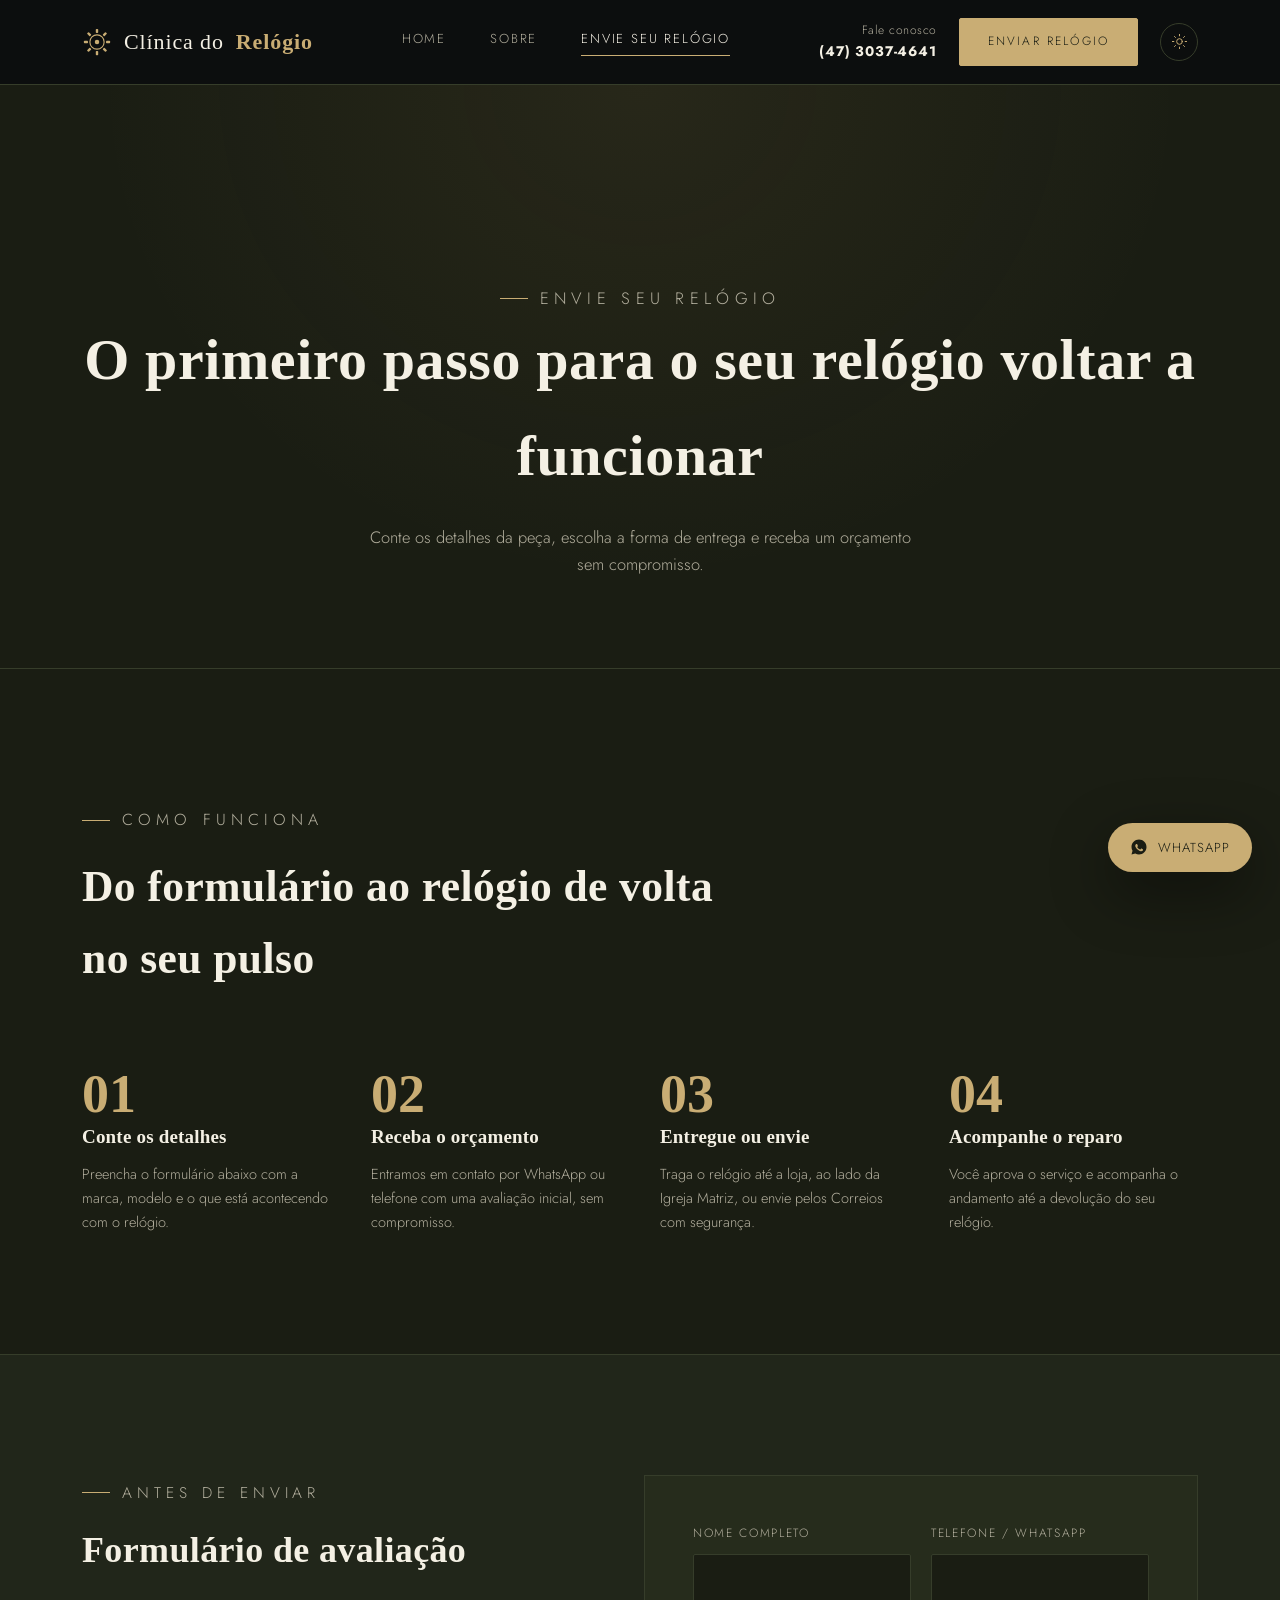
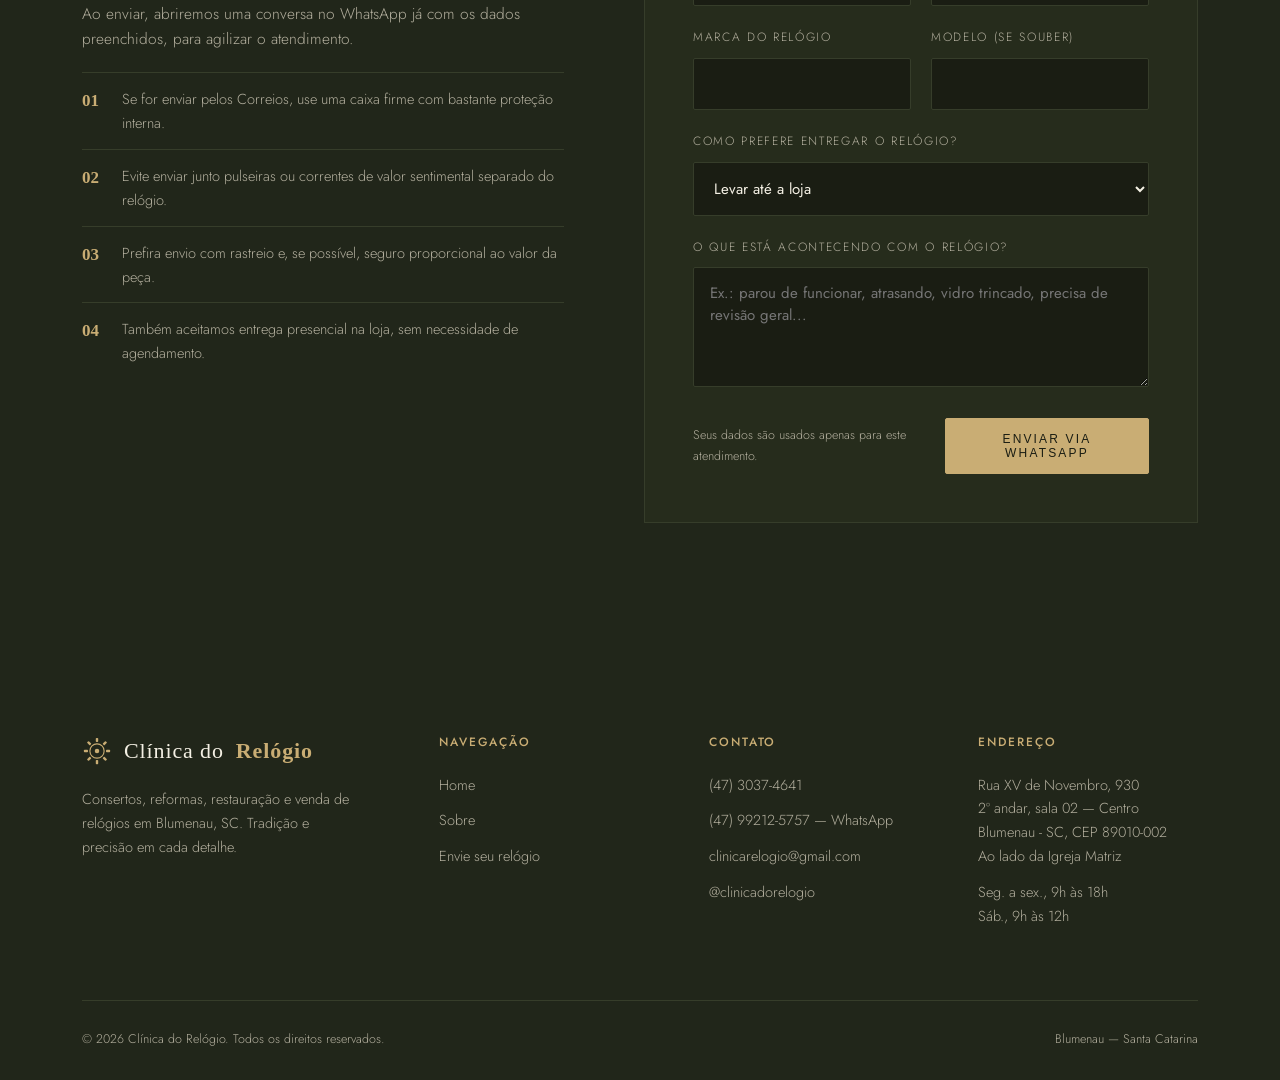
==== enviar.html @ 094228b3 "Initial commit: site da Clínica do Relógio (Blumenau/SC) Home, Sobre e Envie seu relógio, com identi" ====
<!doctype html>
<html lang="pt-BR">
<head>
<meta charset="UTF-8">
<meta name="viewport" content="width=device-width, initial-scale=1.0">
<title>Envie seu relógio — Clínica do Relógio | Blumenau, SC</title>
<meta name="description" content="Envie os detalhes do seu relógio e receba um orçamento sem compromisso. Retire na loja ou envie pelos Correios com segurança.">
<link rel="icon" href="assets/favicon.svg" type="image/svg+xml">
<link rel="stylesheet" href="css/style.css" id="themeStylesheet">
<script>
(function() {
  var t = localStorage.getItem('clinica-do-relogio-theme');
  if (t === 'light') {
    document.getElementById('themeStylesheet').setAttribute('href', 'css/style-light.css');
    document.documentElement.setAttribute('data-theme', 'light');
  }
})();
</script>
</head>
<body>

<header class="site-header">
  <div class="container inner">
    <a href="index.html" class="logo">
      <svg class="mark" viewBox="0 0 40 40" fill="none" xmlns="http://www.w3.org/2000/svg"><circle cx="20" cy="20" r="9.5" stroke="#c9ad74" stroke-width="1.5"/><circle cx="20" cy="20" r="3" fill="#c9ad74"/><g fill="#c9ad74"><rect x="18.4" y="2.5" width="3.2" height="5.5" rx="1"/><rect x="18.4" y="2.5" width="3.2" height="5.5" rx="1" transform="rotate(45 20 20)"/><rect x="18.4" y="2.5" width="3.2" height="5.5" rx="1" transform="rotate(90 20 20)"/><rect x="18.4" y="2.5" width="3.2" height="5.5" rx="1" transform="rotate(135 20 20)"/><rect x="18.4" y="2.5" width="3.2" height="5.5" rx="1" transform="rotate(180 20 20)"/><rect x="18.4" y="2.5" width="3.2" height="5.5" rx="1" transform="rotate(225 20 20)"/><rect x="18.4" y="2.5" width="3.2" height="5.5" rx="1" transform="rotate(270 20 20)"/><rect x="18.4" y="2.5" width="3.2" height="5.5" rx="1" transform="rotate(315 20 20)"/></g></svg>
      Clínica do <strong>Relógio</strong>
    </a>

    <nav class="main-nav">
      <a href="index.html">Home</a>
      <a href="sobre.html">Sobre</a>
      <a href="enviar.html" class="active">Envie seu relógio</a>
    </nav>

    <div class="header-cta">
      <div class="phone-line">
        <span>Fale conosco</span>
        <strong>(47) 3037-4641</strong>
      </div>
      <a href="enviar.html" class="btn solid">Enviar relógio</a>
      <button class="theme-toggle" id="themeToggle" aria-label="Alternar tema" title="Alternar tema claro/escuro">
        <svg class="icon-dark" viewBox="0 0 24 24" fill="none" stroke="currentColor" stroke-width="1.4" stroke-linecap="round"><circle cx="12" cy="12" r="4"/><path d="M12 2v2M12 20v2M4.9 4.9l1.4 1.4M17.7 17.7l1.4 1.4M2 12h2M20 12h2M4.9 19.1l1.4-1.4M17.7 6.3l1.4-1.4"/></svg>
        <svg class="icon-light" viewBox="0 0 24 24" fill="none" stroke="currentColor" stroke-width="1.4" stroke-linecap="round"><path d="M21 12.79A9 9 0 1111.21 3 7 7 0 0021 12.79z"/></svg>
      </button>
      <button class="nav-toggle" aria-label="Abrir menu" id="navToggle">
        <span></span><span></span><span></span>
      </button>
    </div>
  </div>
</header>

<div class="mobile-nav" id="mobileNav">
  <button class="close-btn" id="navClose">&times;</button>
  <a href="index.html">Home</a>
  <a href="sobre.html">Sobre</a>
  <a href="enviar.html">Envie seu relógio</a>
</div>

<section class="page-hero">
  <div class="container">
    <p class="eyebrow breadcrumb">Envie seu relógio</p>
    <h1>O primeiro passo para o seu relógio voltar a funcionar</h1>
    <p>Conte os detalhes da peça, escolha a forma de entrega e receba um orçamento sem compromisso.</p>
  </div>
</section>

<section>
  <div class="container">
    <div class="section-head">
      <p class="eyebrow">Como funciona</p>
      <h2>Do formulário ao relógio de volta no seu pulso</h2>
    </div>

    <div class="steps">
      <div class="step">
        <span class="num">01</span>
        <h3>Conte os detalhes</h3>
        <p>Preencha o formulário abaixo com a marca, modelo e o que está acontecendo com o relógio.</p>
      </div>
      <div class="step">
        <span class="num">02</span>
        <h3>Receba o orçamento</h3>
        <p>Entramos em contato por WhatsApp ou telefone com uma avaliação inicial, sem compromisso.</p>
      </div>
      <div class="step">
        <span class="num">03</span>
        <h3>Entregue ou envie</h3>
        <p>Traga o relógio até a loja, ao lado da Igreja Matriz, ou envie pelos Correios com segurança.</p>
      </div>
      <div class="step">
        <span class="num">04</span>
        <h3>Acompanhe o reparo</h3>
        <p>Você aprova o serviço e acompanha o andamento até a devolução do seu relógio.</p>
      </div>
    </div>
  </div>
</section>

<section class="section-alt">
  <div class="container form-wrap">
    <div class="form-notes">
      <p class="eyebrow">Antes de enviar</p>
      <h2>Formulário de avaliação</h2>
      <p>Ao enviar, abriremos uma conversa no WhatsApp já com os dados preenchidos, para agilizar o atendimento.</p>

      <ul>
        <li><strong>01</strong> Se for enviar pelos Correios, use uma caixa firme com bastante proteção interna.</li>
        <li><strong>02</strong> Evite enviar junto pulseiras ou correntes de valor sentimental separado do relógio.</li>
        <li><strong>03</strong> Prefira envio com rastreio e, se possível, seguro proporcional ao valor da peça.</li>
        <li><strong>04</strong> Também aceitamos entrega presencial na loja, sem necessidade de agendamento.</li>
      </ul>
    </div>

    <form class="watch-form" id="watchForm">
      <div class="field-row">
        <div class="field">
          <label for="nome">Nome completo</label>
          <input type="text" id="nome" name="nome" required>
        </div>
        <div class="field">
          <label for="telefone">Telefone / WhatsApp</label>
          <input type="tel" id="telefone" name="telefone" required>
        </div>
      </div>

      <div class="field-row">
        <div class="field">
          <label for="marca">Marca do relógio</label>
          <input type="text" id="marca" name="marca" required>
        </div>
        <div class="field">
          <label for="modelo">Modelo (se souber)</label>
          <input type="text" id="modelo" name="modelo">
        </div>
      </div>

      <div class="field">
        <label for="entrega">Como prefere entregar o relógio?</label>
        <select id="entrega" name="entrega">
          <option value="Levar até a loja">Levar até a loja</option>
          <option value="Enviar pelos Correios">Enviar pelos Correios</option>
          <option value="Ainda não sei">Ainda não sei</option>
        </select>
      </div>

      <div class="field">
        <label for="problema">O que está acontecendo com o relógio?</label>
        <textarea id="problema" name="problema" placeholder="Ex.: parou de funcionar, atrasando, vidro trincado, precisa de revisão geral..." required></textarea>
      </div>

      <div class="form-foot">
        <small>Seus dados são usados apenas para este atendimento.</small>
        <button type="submit" class="btn solid">Enviar via WhatsApp</button>
      </div>
    </form>
  </div>
</section>

<footer class="site-footer">
  <div class="container">
    <div class="footer-grid">
      <div class="footer-brand">
        <a href="index.html" class="logo">
          <svg class="mark" viewBox="0 0 40 40" fill="none" xmlns="http://www.w3.org/2000/svg"><circle cx="20" cy="20" r="9.5" stroke="#c9ad74" stroke-width="1.5"/><circle cx="20" cy="20" r="3" fill="#c9ad74"/><g fill="#c9ad74"><rect x="18.4" y="2.5" width="3.2" height="5.5" rx="1"/><rect x="18.4" y="2.5" width="3.2" height="5.5" rx="1" transform="rotate(45 20 20)"/><rect x="18.4" y="2.5" width="3.2" height="5.5" rx="1" transform="rotate(90 20 20)"/><rect x="18.4" y="2.5" width="3.2" height="5.5" rx="1" transform="rotate(135 20 20)"/><rect x="18.4" y="2.5" width="3.2" height="5.5" rx="1" transform="rotate(180 20 20)"/><rect x="18.4" y="2.5" width="3.2" height="5.5" rx="1" transform="rotate(225 20 20)"/><rect x="18.4" y="2.5" width="3.2" height="5.5" rx="1" transform="rotate(270 20 20)"/><rect x="18.4" y="2.5" width="3.2" height="5.5" rx="1" transform="rotate(315 20 20)"/></g></svg>
          Clínica do <strong>Relógio</strong>
        </a>
        <p>Consertos, reformas, restauração e venda de relógios em Blumenau, SC. Tradição e precisão em cada detalhe.</p>
      </div>

      <div class="footer-col">
        <h4>Navegação</h4>
        <a href="index.html">Home</a>
        <a href="sobre.html">Sobre</a>
        <a href="enviar.html">Envie seu relógio</a>
      </div>

      <div class="footer-col">
        <h4>Contato</h4>
        <a href="tel:+554730374641">(47) 3037-4641</a>
        <a href="https://wa.me/5547992125757" target="_blank" rel="noopener">(47) 99212-5757 — WhatsApp</a>
        <a href="mailto:clinicarelogio@gmail.com">clinicarelogio@gmail.com</a>
        <a href="https://www.instagram.com/clinicadorelogio/" target="_blank" rel="noopener">@clinicadorelogio</a>
      </div>

      <div class="footer-col">
        <h4>Endereço</h4>
        <p>Rua XV de Novembro, 930<br>2º andar, sala 02 — Centro<br>Blumenau - SC, CEP 89010-002<br>Ao lado da Igreja Matriz</p>
        <p>Seg. a sex., 9h às 18h<br>Sáb., 9h às 12h</p>
      </div>
    </div>

    <div class="footer-bottom">
      <span>&copy; <span id="year"></span> Clínica do Relógio. Todos os direitos reservados.</span>
      <span>Blumenau — Santa Catarina</span>
    </div>
  </div>
</footer>

<a href="https://wa.me/5547992125757" target="_blank" rel="noopener" class="float-whatsapp">
  <svg viewBox="0 0 24 24" fill="currentColor"><path d="M12 2C6.48 2 2 6.48 2 12c0 1.85.5 3.58 1.37 5.07L2 22l5.06-1.33A9.94 9.94 0 0012 22c5.52 0 10-4.48 10-10S17.52 2 12 2zm5.2 14.3c-.22.62-1.28 1.2-1.77 1.24-.45.04-.9.22-3.02-.63-2.56-1.03-4.2-3.66-4.33-3.83-.13-.17-1.04-1.38-1.04-2.63 0-1.25.66-1.86.9-2.11.23-.25.5-.31.66-.31.17 0 .33 0 .48.01.15.01.36-.06.56.43.22.53.74 1.83.8 1.96.06.13.1.29.02.46-.08.17-.13.28-.25.43-.13.15-.27.34-.38.46-.13.13-.26.27-.11.53.15.26.66 1.09 1.42 1.77.98.87 1.8 1.14 2.06 1.27.26.13.41.11.56-.07.15-.17.65-.75.82-1.01.17-.26.34-.21.56-.13.23.09 1.46.69 1.71.81.25.13.42.19.48.3.06.11.06.63-.16 1.25z"/></svg>
  WhatsApp
</a>

<script src="js/main.js"></script>
</body>
</html>
---- css/style.css ----
/* Clínica do Relógio — Blumenau/SC
   Paleta e tipografia inspiradas na linguagem visual de relojoarias de alto padrão:
   fundo escuro, dourado como acento, serifa para títulos. Nenhum ativo é copiado
   de terceiros — ícones e ilustração da torre são originais deste projeto. */

@import url('https://fonts.googleapis.com/css2?family=Cormorant+Garamond:wght@400;500;600;700&family=Jost:wght@300;400;500;600&display=swap');

:root {
  --bg: #1a1d13;
  --bg-alt: #21261a;
  --bg-card: #262c1c;
  --line: #363d2a;
  --gold: #c9ad74;
  --gold-soft: #a88f5e;
  --text: #f4f0e4;
  --text-muted: #b2ae9d;
  --shadow: 0 20px 60px rgba(0,0,0,0.45);
  --maxw: 1180px;
}

* { box-sizing: border-box; margin: 0; padding: 0; }

html { scroll-behavior: smooth; }

body {
  background: var(--bg);
  color: var(--text);
  font-family: 'Jost', sans-serif;
  font-weight: 300;
  line-height: 1.65;
  -webkit-font-smoothing: antialiased;
}

h1, h2, h3, h4 {
  font-family: 'Cormorant Garamond', serif;
  font-weight: 600;
  letter-spacing: 0.01em;
  color: var(--text);
}

a { color: inherit; text-decoration: none; }

img, svg { display: block; max-width: 100%; }

.container {
  max-width: var(--maxw);
  margin: 0 auto;
  padding: 0 32px;
}

.eyebrow {
  display: inline-flex;
  align-items: center;
  gap: 12px;
  font-family: 'Jost', sans-serif;
  font-size: 12px;
  letter-spacing: 0.32em;
  text-transform: uppercase;
  color: var(--gold);
  margin-bottom: 18px;
}
.eyebrow::before {
  content: '';
  width: 28px;
  height: 1px;
  background: var(--gold);
}

/* Header */
.site-header {
  position: sticky;
  top: 0;
  z-index: 100;
  background: rgba(11, 12, 14, 0.86);
  backdrop-filter: blur(10px);
  border-bottom: 1px solid var(--line);
}

.site-header .inner {
  display: flex;
  align-items: center;
  justify-content: space-between;
  height: 84px;
}

.logo {
  display: flex;
  align-items: center;
  gap: 12px;
  font-family: 'Cormorant Garamond', serif;
  font-size: 22px;
  letter-spacing: 0.04em;
  color: var(--text);
}
.logo strong { color: var(--gold); font-weight: 600; }
.logo .mark { width: 30px; height: 30px; flex-shrink: 0; }

.main-nav {
  display: flex;
  align-items: center;
  gap: 44px;
}

.main-nav a {
  font-size: 13px;
  letter-spacing: 0.14em;
  text-transform: uppercase;
  color: var(--text-muted);
  position: relative;
  padding-bottom: 6px;
  transition: color 0.25s ease;
}
.main-nav a::after {
  content: '';
  position: absolute;
  left: 0; bottom: 0;
  width: 0;
  height: 1px;
  background: var(--gold);
  transition: width 0.25s ease;
}
.main-nav a:hover,
.main-nav a.active { color: var(--text); }
.main-nav a:hover::after,
.main-nav a.active::after { width: 100%; }

.header-cta {
  display: flex;
  align-items: center;
  gap: 22px;
}

.phone-line {
  display: flex;
  flex-direction: column;
  align-items: flex-end;
  font-size: 12px;
  color: var(--text-muted);
  letter-spacing: 0.04em;
}
.phone-line strong { color: var(--text); font-size: 14px; letter-spacing: 0.06em; }

.btn {
  display: inline-flex;
  align-items: center;
  justify-content: center;
  gap: 10px;
  padding: 13px 28px;
  font-size: 12px;
  letter-spacing: 0.18em;
  text-transform: uppercase;
  border: 1px solid var(--gold);
  color: var(--gold);
  border-radius: 2px;
  transition: all 0.28s ease;
  cursor: pointer;
  background: transparent;
}
.btn:hover { background: var(--gold); color: var(--bg); }

.btn.solid {
  background: var(--gold);
  color: var(--bg);
}
.btn.solid:hover { background: var(--gold-soft); border-color: var(--gold-soft); }

.nav-toggle {
  display: none;
  flex-direction: column;
  gap: 5px;
  background: none;
  border: none;
  cursor: pointer;
  padding: 8px;
}
.nav-toggle span {
  width: 24px;
  height: 1px;
  background: var(--text);
}

/* Theme toggle */
.theme-toggle {
  display: inline-flex;
  align-items: center;
  justify-content: center;
  width: 38px;
  height: 38px;
  flex-shrink: 0;
  border: 1px solid var(--line);
  border-radius: 50%;
  background: transparent;
  color: var(--gold);
  cursor: pointer;
  transition: border-color 0.25s ease, color 0.25s ease;
}
.theme-toggle:hover { border-color: var(--gold); }
.theme-toggle svg { width: 17px; height: 17px; }
.theme-toggle .icon-light { display: none; }
html[data-theme="light"] .theme-toggle .icon-dark { display: none; }
html[data-theme="light"] .theme-toggle .icon-light { display: inline-flex; }

/* Hero */
.hero {
  position: relative;
  min-height: 92vh;
  display: flex;
  align-items: center;
  overflow: hidden;
  border-bottom: 1px solid var(--line);
}

.hero::before {
  content: '';
  position: absolute;
  inset: 0;
  background:
    radial-gradient(ellipse at 75% 20%, rgba(198,160,95,0.10), transparent 55%),
    linear-gradient(180deg, #1a1d13 0%, #101116 100%);
  z-index: 0;
}

.hero-watchface {
  position: absolute;
  right: -180px;
  top: 50%;
  transform: translateY(-50%);
  width: 720px;
  height: 720px;
  opacity: 0.5;
  z-index: 0;
}

.hero .container {
  position: relative;
  z-index: 1;
}

.hero-content { max-width: 620px; }

.hero h1 {
  font-size: clamp(40px, 5.4vw, 68px);
  line-height: 1.08;
  margin-bottom: 26px;
}
.hero h1 em {
  font-style: normal;
  color: var(--gold);
}

.hero p.lead {
  font-size: 18px;
  color: var(--text-muted);
  max-width: 480px;
  margin-bottom: 40px;
}

.hero-actions {
  display: flex;
  gap: 18px;
  flex-wrap: wrap;
}

/* Section scaffolding */
section { padding: 120px 0; border-bottom: 1px solid var(--line); }
section:last-of-type { border-bottom: none; }
.section-alt { background: var(--bg-alt); }

.section-head {
  max-width: 640px;
  margin-bottom: 64px;
}
.section-head.center { margin-left: auto; margin-right: auto; text-align: center; }
.section-head h2 { font-size: clamp(30px, 3.4vw, 44px); }
.section-head p { color: var(--text-muted); margin-top: 18px; font-size: 16px; }

/* Services grid */
.services-grid {
  display: grid;
  grid-template-columns: repeat(4, 1fr);
  gap: 1px;
  background: var(--line);
  border: 1px solid var(--line);
}

.service-card {
  background: var(--bg);
  padding: 46px 34px;
  transition: background 0.3s ease;
}
.service-card:hover { background: var(--bg-card); }

.service-card .icon { width: 40px; height: 40px; color: var(--gold); margin-bottom: 26px; }
.service-card h3 { font-size: 21px; margin-bottom: 12px; font-weight: 600; }
.service-card p { color: var(--text-muted); font-size: 14.5px; }

/* Heritage / tower section */
.heritage {
  display: grid;
  grid-template-columns: 1fr 1fr;
  gap: 80px;
  align-items: center;
}

.heritage-art {
  display: flex;
  justify-content: center;
}
.heritage-art svg { width: 100%; max-width: 340px; }

.heritage-copy h2 { font-size: clamp(28px, 3.2vw, 40px); margin-bottom: 24px; }
.heritage-copy p { color: var(--text-muted); margin-bottom: 18px; font-size: 16px; }
.heritage-copy .addr {
  margin-top: 30px;
  padding-top: 26px;
  border-top: 1px solid var(--line);
  font-size: 14px;
  color: var(--text-muted);
  letter-spacing: 0.03em;
}
.heritage-copy .addr strong { color: var(--gold); display: block; margin-bottom: 6px; font-family: 'Cormorant Garamond', serif; font-size: 18px; }

/* Stats strip */
.stats {
  display: grid;
  grid-template-columns: repeat(3, 1fr);
  gap: 40px;
  text-align: center;
}
.stat strong {
  display: block;
  font-family: 'Cormorant Garamond', serif;
  font-size: 46px;
  color: var(--gold);
  font-weight: 600;
}
.stat span {
  display: block;
  margin-top: 8px;
  font-size: 13px;
  letter-spacing: 0.1em;
  text-transform: uppercase;
  color: var(--text-muted);
}

/* Testimonials */
.testimonials-grid {
  display: grid;
  grid-template-columns: repeat(3, 1fr);
  gap: 30px;
}
.testimonial-card {
  background: var(--bg);
  border: 1px solid var(--line);
  padding: 38px 34px;
}
.testimonial-card .stars {
  color: var(--gold);
  letter-spacing: 3px;
  font-size: 15px;
  margin-bottom: 20px;
}
.testimonial-card p {
  font-family: 'Cormorant Garamond', serif;
  font-size: 20px;
  line-height: 1.5;
  color: var(--text);
  margin-bottom: 26px;
}
.testimonial-author {
  display: flex;
  flex-direction: column;
  gap: 4px;
  padding-top: 18px;
  border-top: 1px solid var(--line);
}
.testimonial-author .name {
  font-size: 14px;
  letter-spacing: 0.04em;
  color: var(--text);
}
.testimonial-author .meta {
  font-size: 12px;
  letter-spacing: 0.06em;
  text-transform: uppercase;
  color: var(--text-muted);
}
.testimonials-foot {
  text-align: center;
  margin-top: 50px;
}

@media (max-width: 980px) {
  .testimonials-grid { grid-template-columns: 1fr; }
}

/* CTA banner */
.cta-banner {
  text-align: center;
  padding: 110px 0;
}
.cta-banner .eyebrow { justify-content: center; }
.cta-banner h2 { font-size: clamp(32px, 4vw, 50px); max-width: 720px; margin: 0 auto 20px; }
.cta-banner p { color: var(--text-muted); max-width: 520px; margin: 0 auto 40px; }
.cta-banner .hero-actions { justify-content: center; }

/* Steps (Envie seu relógio) */
.steps {
  display: grid;
  grid-template-columns: repeat(4, 1fr);
  gap: 40px;
}
.step { position: relative; padding-top: 8px; }
.step .num {
  font-family: 'Cormorant Garamond', serif;
  font-size: 54px;
  color: var(--gold);
  font-weight: 600;
  line-height: 1;
  margin-bottom: 18px;
}
.step h3 { font-size: 19px; margin-bottom: 10px; }
.step p { color: var(--text-muted); font-size: 14.5px; }

/* Form */
.form-wrap {
  display: grid;
  grid-template-columns: 1fr 1.15fr;
  gap: 80px;
  align-items: start;
}

.form-notes h2 { font-size: clamp(26px, 3vw, 36px); margin-bottom: 20px; }
.form-notes p { color: var(--text-muted); margin-bottom: 16px; font-size: 15.5px; }
.form-notes ul { margin-top: 20px; padding-left: 0; list-style: none; }
.form-notes li {
  padding: 14px 0;
  border-top: 1px solid var(--line);
  color: var(--text-muted);
  font-size: 14.5px;
  display: flex;
  gap: 14px;
}
.form-notes li strong { color: var(--gold); font-family: 'Cormorant Garamond', serif; font-size: 17px; min-width: 26px; }

.watch-form {
  background: var(--bg-card);
  border: 1px solid var(--line);
  padding: 48px;
}

.field { margin-bottom: 22px; }
.field label {
  display: block;
  font-size: 12px;
  letter-spacing: 0.14em;
  text-transform: uppercase;
  color: var(--text-muted);
  margin-bottom: 10px;
}
.field input,
.field select,
.field textarea {
  width: 100%;
  background: var(--bg);
  border: 1px solid var(--line);
  color: var(--text);
  padding: 14px 16px;
  font-family: 'Jost', sans-serif;
  font-size: 15px;
  border-radius: 2px;
  transition: border-color 0.25s ease;
}
.field input:focus,
.field select:focus,
.field textarea:focus {
  outline: none;
  border-color: var(--gold);
}
.field textarea { resize: vertical; min-height: 120px; }
.field-row { display: grid; grid-template-columns: 1fr 1fr; gap: 20px; }

.form-foot {
  display: flex;
  align-items: center;
  justify-content: space-between;
  gap: 20px;
  margin-top: 8px;
}
.form-foot small { color: var(--text-muted); font-size: 12.5px; }

/* Map */
.map-frame {
  border: 1px solid var(--line);
  filter: grayscale(1) invert(0.92) contrast(0.9);
  width: 100%;
  height: 380px;
}

/* Footer */
.site-footer {
  background: var(--bg-alt);
  padding: 90px 0 30px;
}
.footer-grid {
  display: grid;
  grid-template-columns: 1.4fr 1fr 1fr 1fr;
  gap: 50px;
  padding-bottom: 60px;
  border-bottom: 1px solid var(--line);
}
.footer-brand .logo { margin-bottom: 18px; }
.footer-brand p { color: var(--text-muted); font-size: 14.5px; max-width: 280px; }
.footer-col h4 {
  font-family: 'Jost', sans-serif;
  font-size: 12px;
  letter-spacing: 0.16em;
  text-transform: uppercase;
  color: var(--gold);
  font-weight: 500;
  margin-bottom: 20px;
}
.footer-col a, .footer-col p {
  display: block;
  color: var(--text-muted);
  font-size: 14.5px;
  margin-bottom: 12px;
  transition: color 0.2s ease;
}
.footer-col a:hover { color: var(--gold); }
.footer-bottom {
  display: flex;
  justify-content: space-between;
  align-items: center;
  padding-top: 28px;
  font-size: 12.5px;
  color: var(--text-muted);
  flex-wrap: wrap;
  gap: 12px;
}

/* Floating WhatsApp */
.float-whatsapp {
  position: fixed;
  bottom: 28px;
  right: 28px;
  z-index: 200;
  display: flex;
  align-items: center;
  gap: 10px;
  background: var(--gold);
  color: var(--bg);
  padding: 14px 22px;
  border-radius: 40px;
  font-size: 13px;
  letter-spacing: 0.08em;
  text-transform: uppercase;
  box-shadow: var(--shadow);
  transition: transform 0.25s ease, background 0.25s ease;
}
.float-whatsapp:hover { transform: translateY(-3px); background: var(--gold-soft); }
.float-whatsapp svg { width: 18px; height: 18px; }

/* Page hero (interior pages) */
.page-hero {
  padding: 180px 0 90px;
  text-align: center;
  border-bottom: 1px solid var(--line);
  background:
    radial-gradient(ellipse at 50% 0%, rgba(198,160,95,0.08), transparent 60%),
    var(--bg);
}
.page-hero h1 { font-size: clamp(38px, 5vw, 58px); }
.page-hero p { color: var(--text-muted); max-width: 560px; margin: 20px auto 0; font-size: 16.5px; }
.breadcrumb {
  justify-content: center;
  margin-bottom: 4px;
}

/* About page specifics */
.about-grid {
  display: grid;
  grid-template-columns: 1fr 1fr;
  gap: 80px;
  align-items: center;
}
.about-copy p { color: var(--text-muted); margin-bottom: 18px; font-size: 16px; }
.about-art {
  border: 1px solid var(--line);
  background: var(--bg-card);
  aspect-ratio: 4/5;
  display: flex;
  align-items: center;
  justify-content: center;
  padding: 60px;
}
.about-art svg { width: 100%; }

.values {
  display: grid;
  grid-template-columns: repeat(3, 1fr);
  gap: 46px;
}
.value h3 {
  font-size: 21px;
  margin-bottom: 12px;
  display: flex;
  align-items: center;
  gap: 14px;
}
.value h3 .digit {
  font-family: 'Cormorant Garamond', serif;
  color: var(--gold);
  font-size: 30px;
}
.value p { color: var(--text-muted); font-size: 15px; }

/* Responsive */
@media (max-width: 980px) {
  .services-grid { grid-template-columns: repeat(2, 1fr); }
  .heritage, .about-grid { grid-template-columns: 1fr; gap: 50px; }
  .form-wrap { grid-template-columns: 1fr; gap: 50px; }
  .steps { grid-template-columns: repeat(2, 1fr); }
  .footer-grid { grid-template-columns: 1fr 1fr; }
  .values { grid-template-columns: 1fr; }
  .stats { grid-template-columns: 1fr; gap: 30px; }
}

@media (max-width: 760px) {
  .main-nav, .header-cta .phone-line { display: none; }
  .nav-toggle { display: flex; }
  .header-cta .btn { padding: 11px 18px; font-size: 11px; }
  .services-grid { grid-template-columns: 1fr; }
  .steps { grid-template-columns: 1fr; }
  .field-row { grid-template-columns: 1fr; }
  .footer-grid { grid-template-columns: 1fr; gap: 36px; }
  section { padding: 80px 0; }
  .hero { min-height: auto; padding: 160px 0 100px; }
  .hero-watchface { display: none; }
  .watch-form { padding: 32px 24px; }
}

/* Mobile nav drawer */
.mobile-nav {
  position: fixed;
  inset: 0;
  background: var(--bg);
  z-index: 300;
  display: flex;
  flex-direction: column;
  align-items: center;
  justify-content: center;
  gap: 34px;
  transform: translateY(-100%);
  transition: transform 0.35s ease;
}
.mobile-nav.open { transform: translateY(0); }
.mobile-nav a {
  font-family: 'Cormorant Garamond', serif;
  font-size: 30px;
  color: var(--text);
}
.mobile-nav .close-btn {
  position: absolute;
  top: 30px;
  right: 30px;
  background: none;
  border: none;
  color: var(--text);
  font-size: 28px;
  cursor: pointer;
}
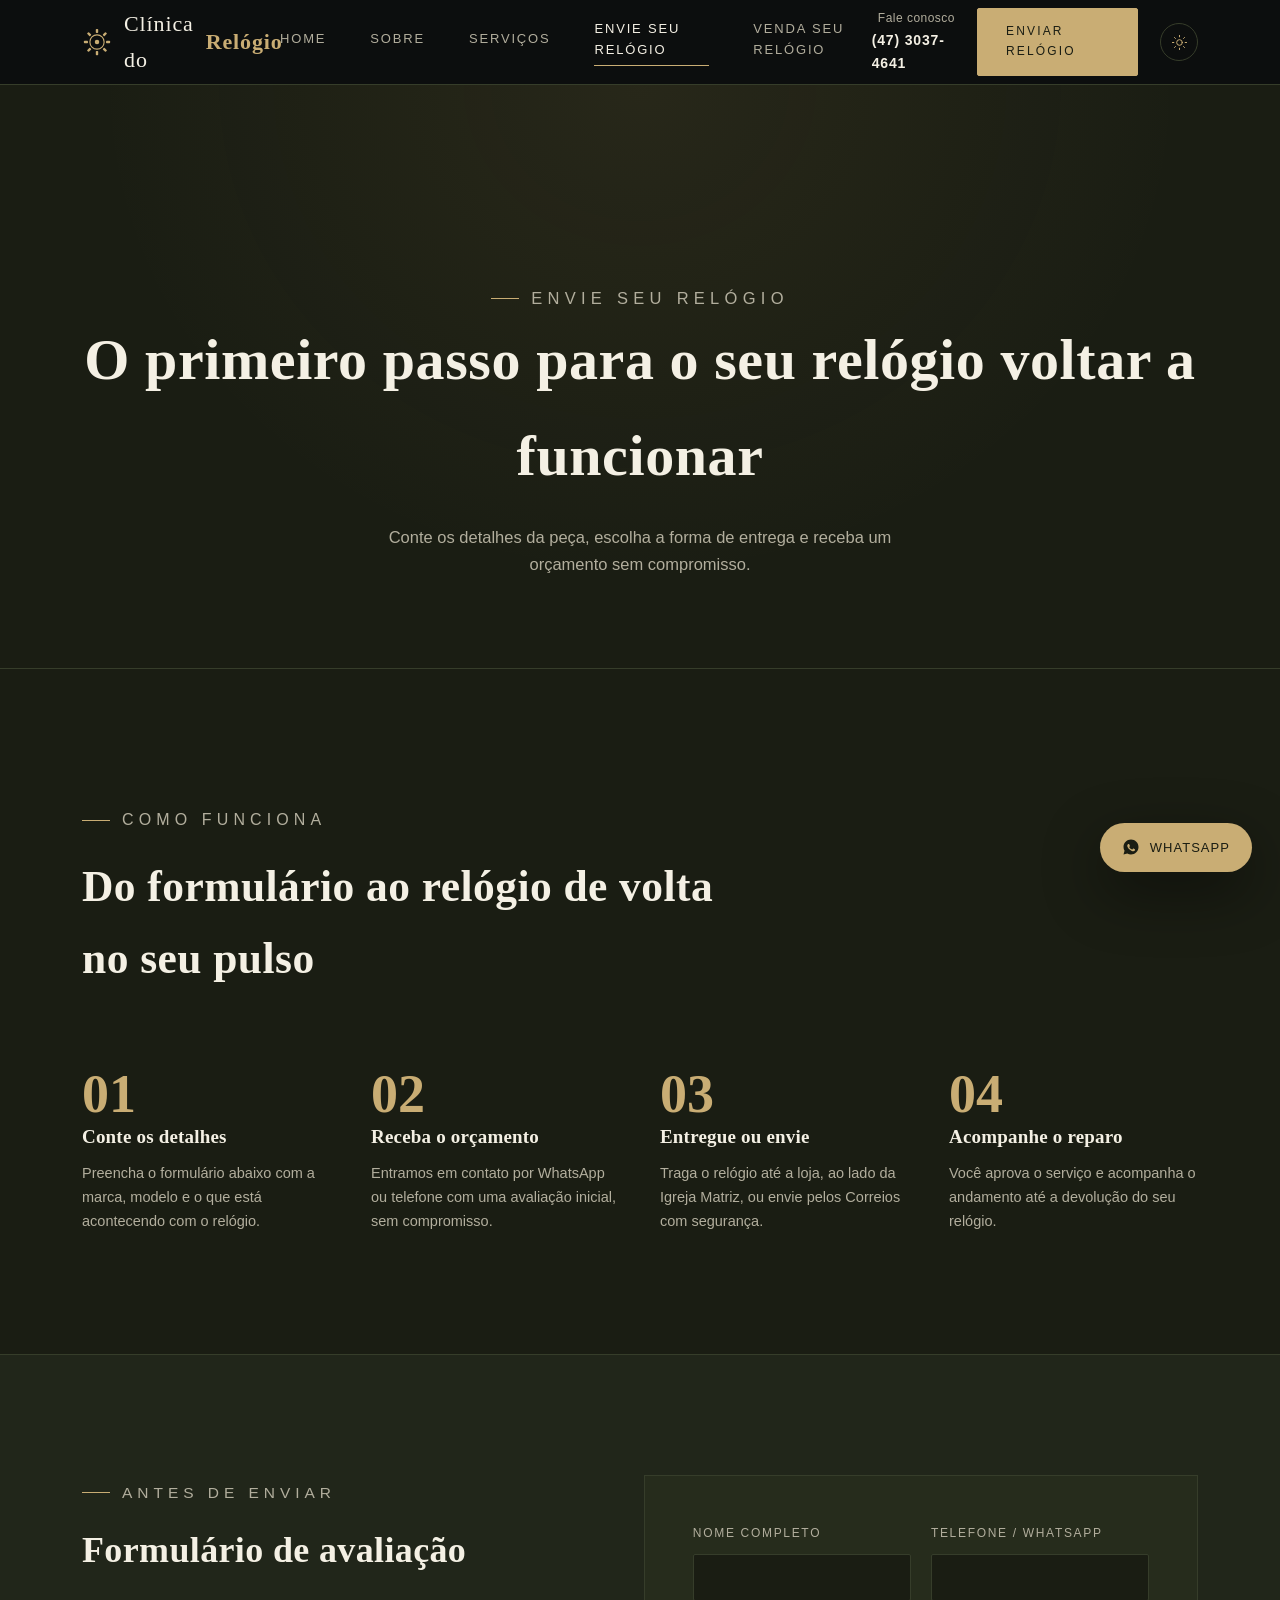
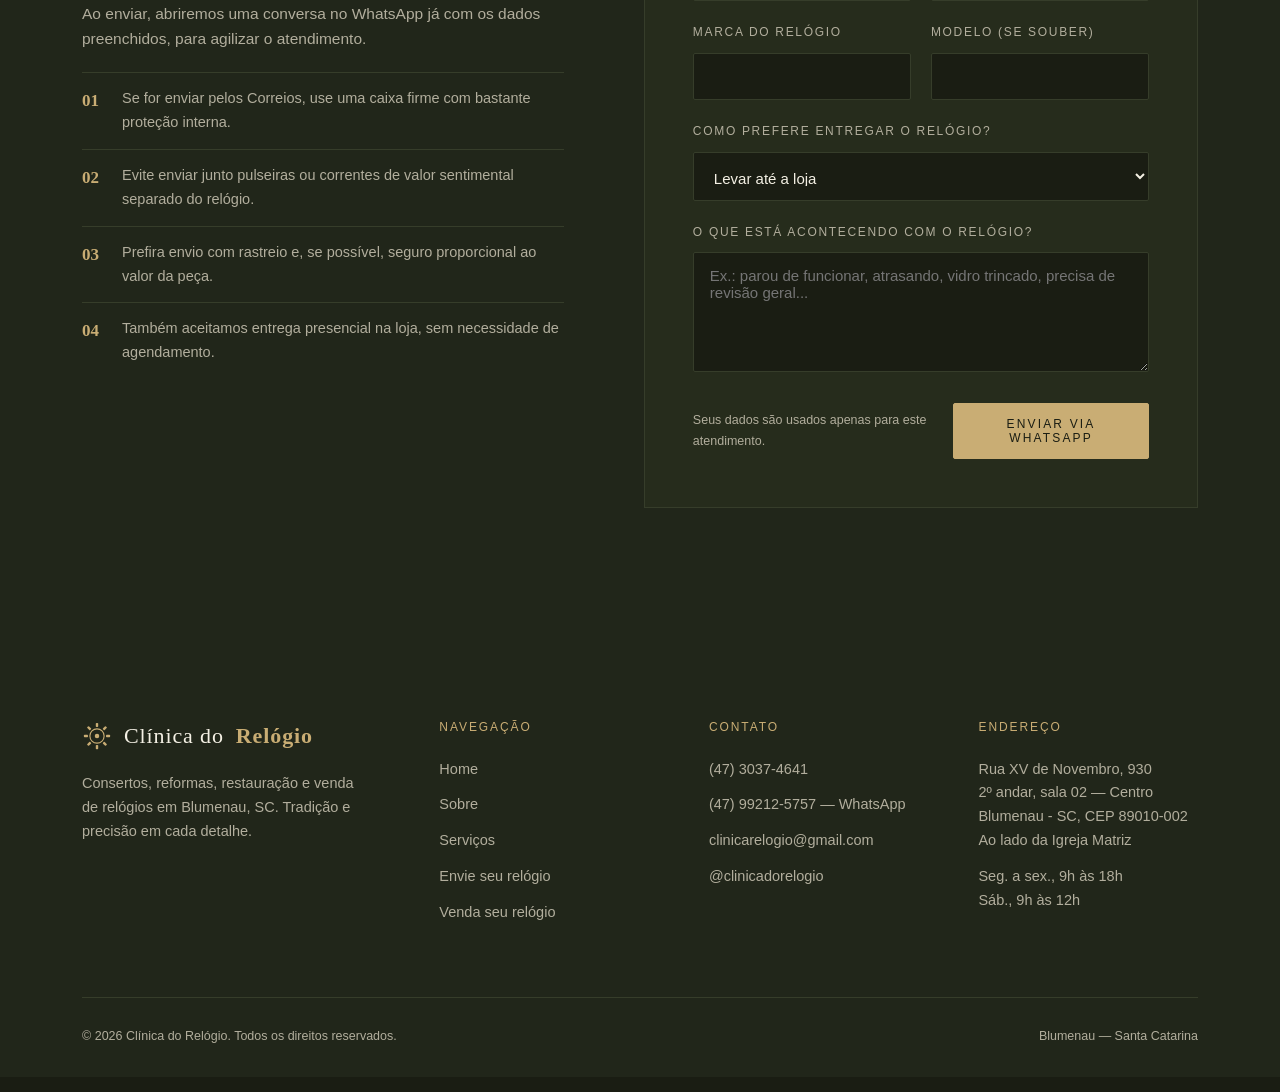
==== commit a5895bb1: "Consolida cards de conserto/restauração em um card e cria página de Serviços A Home agora mostra 3 c" ====
--- a/enviar.html
+++ b/enviar.html
@@ -29,7 +29,9 @@
     <nav class="main-nav">
       <a href="index.html">Home</a>
       <a href="sobre.html">Sobre</a>
+      <a href="servicos.html">Serviços</a>
       <a href="enviar.html" class="active">Envie seu relógio</a>
+      <a href="vender.html">Venda seu relógio</a>
     </nav>
 
     <div class="header-cta">
@@ -53,7 +55,9 @@
   <button class="close-btn" id="navClose">&times;</button>
   <a href="index.html">Home</a>
   <a href="sobre.html">Sobre</a>
+  <a href="servicos.html">Serviços</a>
   <a href="enviar.html">Envie seu relógio</a>
+  <a href="vender.html">Venda seu relógio</a>
 </div>
 
 <section class="page-hero">
@@ -171,7 +175,9 @@
         <h4>Navegação</h4>
         <a href="index.html">Home</a>
         <a href="sobre.html">Sobre</a>
+        <a href="servicos.html">Serviços</a>
         <a href="enviar.html">Envie seu relógio</a>
+        <a href="vender.html">Venda seu relógio</a>
       </div>
 
       <div class="footer-col">
--- a/css/style.css
+++ b/css/style.css
@@ -277,13 +277,14 @@
 /* Services grid */
 .services-grid {
   display: grid;
-  grid-template-columns: repeat(4, 1fr);
+  grid-template-columns: repeat(3, 1fr);
   gap: 1px;
   background: var(--line);
   border: 1px solid var(--line);
 }
 
 .service-card {
+  display: block;
   background: var(--bg);
   padding: 46px 34px;
   transition: background 0.3s ease;
@@ -293,6 +294,13 @@
 .service-card .icon { width: 40px; height: 40px; color: var(--gold); margin-bottom: 26px; }
 .service-card h3 { font-size: 21px; margin-bottom: 12px; font-weight: 600; }
 .service-card p { color: var(--text-muted); font-size: 14.5px; }
+.card-link {
+  display: inline-block;
+  margin-top: 16px;
+  font-size: 13px;
+  letter-spacing: 0.04em;
+  color: var(--gold);
+}
 
 /* Heritage / tower section */
 .heritage {
@@ -561,6 +569,53 @@
 .float-whatsapp:hover { transform: translateY(-3px); background: var(--gold-soft); }
 .float-whatsapp svg { width: 18px; height: 18px; }
 
+/* Service detail blocks (Serviços page) */
+.service-detail-list {
+  display: flex;
+  flex-direction: column;
+}
+.service-detail {
+  display: grid;
+  grid-template-columns: 90px 1fr;
+  gap: 36px;
+  padding: 48px 0;
+  border-top: 1px solid var(--line);
+}
+.service-detail:first-child { border-top: none; padding-top: 0; }
+.sd-icon { width: 52px; height: 52px; color: var(--gold); }
+.sd-icon svg { width: 100%; height: 100%; }
+.sd-copy h3 { font-size: 26px; margin-bottom: 14px; }
+.sd-copy > p { color: var(--text-muted); font-size: 16px; margin-bottom: 20px; max-width: 640px; }
+.sd-copy ul {
+  list-style: none;
+  padding: 0;
+  display: grid;
+  grid-template-columns: repeat(2, 1fr);
+  gap: 10px 28px;
+  margin-bottom: 22px;
+  max-width: 640px;
+}
+.sd-copy li {
+  font-size: 14px;
+  color: var(--text-muted);
+  padding-left: 18px;
+  position: relative;
+}
+.sd-copy li::before {
+  content: '';
+  position: absolute;
+  left: 0;
+  top: 9px;
+  width: 8px;
+  height: 1px;
+  background: var(--gold);
+}
+
+@media (max-width: 640px) {
+  .service-detail { grid-template-columns: 1fr; gap: 16px; }
+  .sd-copy ul { grid-template-columns: 1fr; }
+}
+
 /* Page hero (interior pages) */
 .page-hero {
   padding: 180px 0 90px;
@@ -627,9 +682,9 @@
 }
 
 @media (max-width: 760px) {
-  .main-nav, .header-cta .phone-line { display: none; }
+  .main-nav, .header-cta .phone-line, .header-cta > a.btn.solid { display: none; }
   .nav-toggle { display: flex; }
-  .header-cta .btn { padding: 11px 18px; font-size: 11px; }
+  .header-cta { gap: 10px; }
   .services-grid { grid-template-columns: 1fr; }
   .steps { grid-template-columns: 1fr; }
   .field-row { grid-template-columns: 1fr; }
@@ -638,6 +693,15 @@
   .hero { min-height: auto; padding: 160px 0 100px; }
   .hero-watchface { display: none; }
   .watch-form { padding: 32px 24px; }
+  .hero-actions, .cta-banner .hero-actions { flex-direction: column; align-items: stretch; }
+  .hero-actions .btn, .cta-banner .hero-actions .btn { width: 100%; }
+  .float-whatsapp { right: 16px; bottom: 16px; padding: 12px 18px; font-size: 12px; }
+}
+
+@media (max-width: 420px) {
+  .container { padding: 0 20px; }
+  .testimonial-card { padding: 30px 24px; }
+  .service-card { padding: 36px 26px; }
 }
 
 /* Mobile nav drawer */
